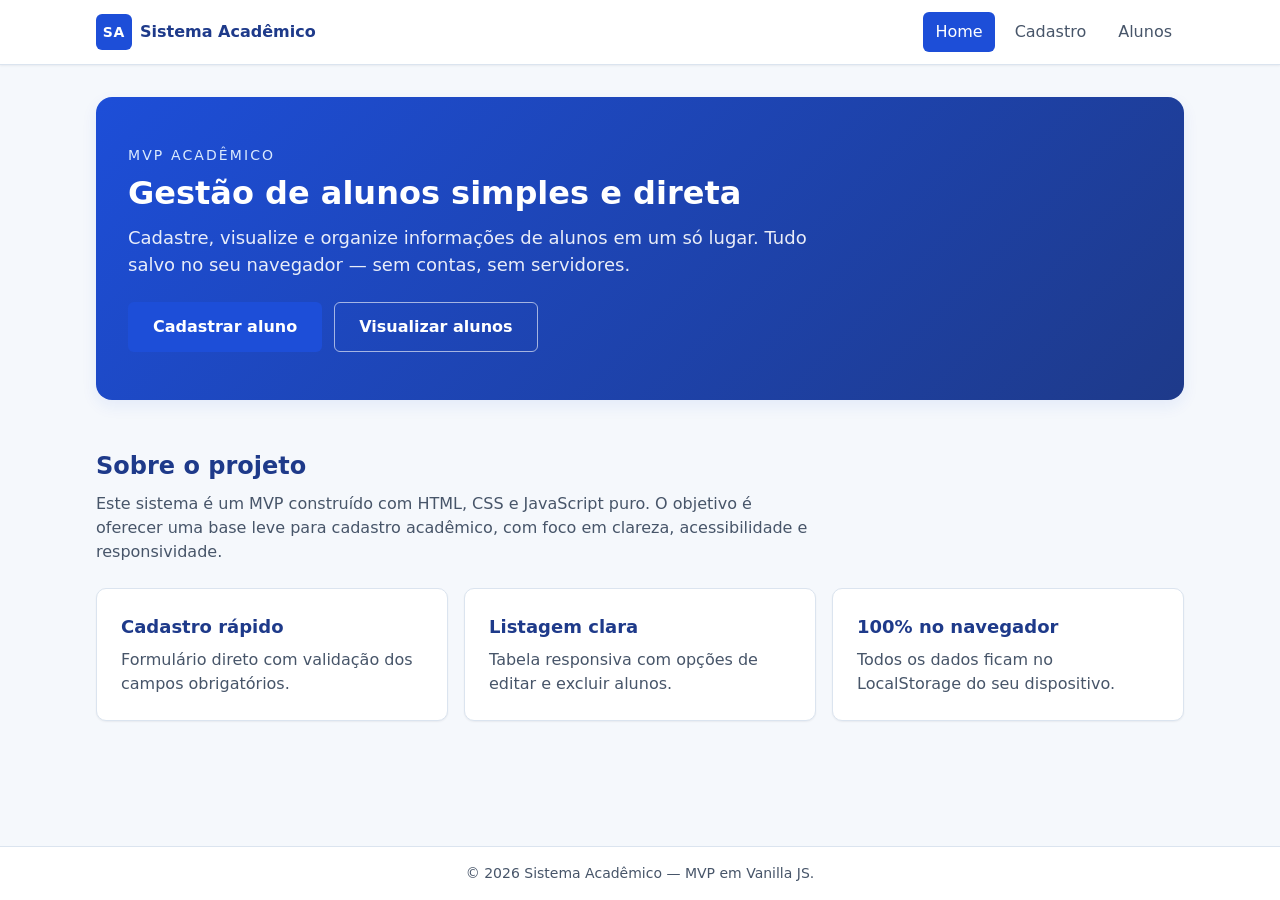
==== index.html @ f439ec3a "first commit" ====
<!DOCTYPE html>
<html lang="pt-BR">
<head>
  <meta charset="UTF-8" />
  <meta name="viewport" content="width=device-width, initial-scale=1.0" />
  <title>Sistema Acadêmico — Início</title>
  <meta name="description" content="Sistema simples para cadastro e gestão de alunos." />
  <link rel="stylesheet" href="assets/css/reset.css" />
  <link rel="stylesheet" href="assets/css/variables.css" />
  <link rel="stylesheet" href="assets/css/global.css" />
  <link rel="stylesheet" href="assets/css/components.css" />
  <link rel="stylesheet" href="assets/css/home.css" />
  <link rel="stylesheet" href="assets/css/responsive.css" />
</head>
<body>
  <header class="header">
    <div class="header__inner">
      <a href="index.html" class="header__logo" aria-label="Página inicial">
        <span class="header__logo-mark">SA</span>
        <span class="header__logo-text">Sistema Acadêmico</span>
      </a>
      <nav class="header__menu" aria-label="Navegação principal">
        <a class="header__link header__link--active" href="index.html">Home</a>
        <a class="header__link" href="cadastro.html">Cadastro</a>
        <a class="header__link" href="listagem.html">Alunos</a>
      </nav>
    </div>
  </header>

  <main class="main">
    <section class="hero" aria-labelledby="hero-title">
      <div class="hero__content">
        <p class="hero__eyebrow">MVP acadêmico</p>
        <h1 class="hero__title" id="hero-title">Gestão de alunos simples e direta</h1>
        <p class="hero__text">
          Cadastre, visualize e organize informações de alunos em um só lugar.
          Tudo salvo no seu navegador — sem contas, sem servidores.
        </p>
        <div class="hero__actions">
          <a class="button button--primary" href="cadastro.html">Cadastrar aluno</a>
          <a class="button button--secondary" href="listagem.html">Visualizar alunos</a>
        </div>
      </div>
    </section>

    <section class="features" aria-labelledby="features-title">
      <h2 class="features__title" id="features-title">Sobre o projeto</h2>
      <p class="features__lead">
        Este sistema é um MVP construído com HTML, CSS e JavaScript puro.
        O objetivo é oferecer uma base leve para cadastro acadêmico, com foco
        em clareza, acessibilidade e responsividade.
      </p>
      <div class="features__grid">
        <article class="card">
          <h3 class="card__title">Cadastro rápido</h3>
          <p class="card__text">Formulário direto com validação dos campos obrigatórios.</p>
        </article>
        <article class="card">
          <h3 class="card__title">Listagem clara</h3>
          <p class="card__text">Tabela responsiva com opções de editar e excluir alunos.</p>
        </article>
        <article class="card">
          <h3 class="card__title">100% no navegador</h3>
          <p class="card__text">Todos os dados ficam no LocalStorage do seu dispositivo.</p>
        </article>
      </div>
    </section>
  </main>

  <footer class="footer">
    <div class="footer__inner">
      <p class="footer__text">© <span id="year"></span> Sistema Acadêmico — MVP em Vanilla JS.</p>
    </div>
  </footer>

  <script src="assets/js/utils.js"></script>
  <script src="assets/js/storage.js"></script>
  <script src="assets/js/main.js"></script>
</body>
</html>
---- assets/css/variables.css ----
:root {
  /* Palette — tons de azul e branco */
  --color-primary: #1d4ed8;
  --color-primary-dark: #1e3a8a;
  --color-primary-light: #3b82f6;
  --color-primary-soft: #dbeafe;
  --color-accent: #0ea5e9;

  --color-white: #ffffff;
  --color-bg: #f5f8fc;
  --color-surface: #ffffff;
  --color-border: #dbe4ef;

  --color-text: #0f172a;
  --color-text-muted: #475569;
  --color-text-inverse: #ffffff;

  --color-success: #16a34a;
  --color-success-bg: #dcfce7;
  --color-danger: #dc2626;
  --color-danger-bg: #fee2e2;
  --color-warning: #b45309;
  --color-warning-bg: #fef3c7;

  /* Typography */
  --font-base: system-ui, -apple-system, "Segoe UI", Roboto, "Helvetica Neue",
    Arial, sans-serif;
  --font-size-sm: 0.875rem;
  --font-size-md: 1rem;
  --font-size-lg: 1.125rem;
  --font-size-xl: 1.5rem;
  --font-size-2xl: 2rem;

  /* Layout */
  --radius-sm: 6px;
  --radius-md: 10px;
  --radius-lg: 16px;

  --shadow-sm: 0 1px 2px rgba(15, 23, 42, 0.06);
  --shadow-md: 0 6px 16px rgba(29, 78, 216, 0.08);

  --space-1: 0.25rem;
  --space-2: 0.5rem;
  --space-3: 0.75rem;
  --space-4: 1rem;
  --space-5: 1.5rem;
  --space-6: 2rem;
  --space-8: 3rem;

  --container-max: 1120px;
  --header-height: 64px;
}
---- assets/css/global.css ----
html {
  font-family: var(--font-base);
  color: var(--color-text);
  background-color: var(--color-bg);
}

body {
  display: flex;
  flex-direction: column;
  min-height: 100vh;
  font-size: var(--font-size-md);
}

.main {
  flex: 1;
  width: 100%;
  max-width: var(--container-max);
  margin: 0 auto;
  padding: var(--space-6) var(--space-4);
}

:focus-visible {
  outline: 3px solid var(--color-primary-light);
  outline-offset: 2px;
  border-radius: var(--radius-sm);
}

.page {
  background-color: var(--color-surface);
  border: 1px solid var(--color-border);
  border-radius: var(--radius-lg);
  padding: var(--space-6);
  box-shadow: var(--shadow-sm);
}

.page__header {
  margin-bottom: var(--space-5);
}

.page__header--row {
  display: flex;
  flex-wrap: wrap;
  gap: var(--space-4);
  align-items: center;
  justify-content: space-between;
}

.page__title {
  font-size: var(--font-size-xl);
  color: var(--color-primary-dark);
}

.page__subtitle {
  color: var(--color-text-muted);
  margin-top: var(--space-1);
}
---- assets/css/components.css ----
/* Header */
.header {
  background-color: var(--color-white);
  border-bottom: 1px solid var(--color-border);
  box-shadow: var(--shadow-sm);
}

.header__inner {
  max-width: var(--container-max);
  margin: 0 auto;
  padding: 0 var(--space-4);
  height: var(--header-height);
  display: flex;
  align-items: center;
  justify-content: space-between;
  gap: var(--space-4);
}

.header__logo {
  display: flex;
  align-items: center;
  gap: var(--space-2);
  font-weight: 700;
  color: var(--color-primary-dark);
}

.header__logo-mark {
  display: inline-flex;
  align-items: center;
  justify-content: center;
  width: 36px;
  height: 36px;
  border-radius: var(--radius-sm);
  background-color: var(--color-primary);
  color: var(--color-text-inverse);
  font-size: var(--font-size-sm);
  letter-spacing: 0.05em;
}

.header__menu {
  display: flex;
  gap: var(--space-2);
  flex-wrap: wrap;
}

.header__link {
  padding: var(--space-2) var(--space-3);
  border-radius: var(--radius-sm);
  color: var(--color-text-muted);
  font-weight: 500;
  transition: background-color 0.15s ease, color 0.15s ease;
}

.header__link:hover {
  background-color: var(--color-primary-soft);
  color: var(--color-primary-dark);
}

.header__link--active {
  background-color: var(--color-primary);
  color: var(--color-text-inverse);
}

.header__link--active:hover {
  background-color: var(--color-primary-dark);
  color: var(--color-text-inverse);
}

/* Footer */
.footer {
  background-color: var(--color-white);
  border-top: 1px solid var(--color-border);
  margin-top: auto;
}

.footer__inner {
  max-width: var(--container-max);
  margin: 0 auto;
  padding: var(--space-4);
  text-align: center;
  color: var(--color-text-muted);
  font-size: var(--font-size-sm);
}

/* Buttons */
.button {
  display: inline-flex;
  align-items: center;
  justify-content: center;
  gap: var(--space-2);
  padding: var(--space-3) var(--space-5);
  border-radius: var(--radius-sm);
  font-weight: 600;
  font-size: var(--font-size-md);
  border: 1px solid transparent;
  transition: background-color 0.15s ease, color 0.15s ease,
    border-color 0.15s ease, transform 0.05s ease;
}

.button:active {
  transform: translateY(1px);
}

.button--primary {
  background-color: var(--color-primary);
  color: var(--color-text-inverse);
}
.button--primary:hover {
  background-color: var(--color-primary-dark);
}

.button--secondary {
  background-color: var(--color-white);
  color: var(--color-primary-dark);
  border-color: var(--color-primary);
}
.button--secondary:hover {
  background-color: var(--color-primary-soft);
}

.button--danger {
  background-color: var(--color-danger);
  color: var(--color-text-inverse);
}
.button--danger:hover {
  background-color: #b91c1c;
}

.button--sm {
  padding: var(--space-2) var(--space-3);
  font-size: var(--font-size-sm);
}

/* Cards */
.card {
  background-color: var(--color-surface);
  border: 1px solid var(--color-border);
  border-radius: var(--radius-md);
  padding: var(--space-5);
  box-shadow: var(--shadow-sm);
}

.card__title {
  color: var(--color-primary-dark);
  font-size: var(--font-size-lg);
  margin-bottom: var(--space-2);
}

.card__text {
  color: var(--color-text-muted);
}

/* Forms */
.form {
  display: grid;
  gap: var(--space-4);
}

.form__group {
  display: flex;
  flex-direction: column;
  gap: var(--space-1);
}

.form__label {
  font-weight: 600;
  color: var(--color-text);
  font-size: var(--font-size-sm);
}

.form__input {
  width: 100%;
  padding: var(--space-3);
  border: 1px solid var(--color-border);
  border-radius: var(--radius-sm);
  background-color: var(--color-white);
  transition: border-color 0.15s ease, box-shadow 0.15s ease;
}

.form__input:focus {
  outline: none;
  border-color: var(--color-primary);
  box-shadow: 0 0 0 3px var(--color-primary-soft);
}

.form__input--error {
  border-color: var(--color-danger);
}

.form__error {
  color: var(--color-danger);
  font-size: var(--font-size-sm);
  min-height: 1.25rem;
}

.form__actions {
  display: flex;
  flex-wrap: wrap;
  gap: var(--space-3);
  margin-top: var(--space-2);
}

/* Alerts */
.alert {
  padding: var(--space-3) var(--space-4);
  border-radius: var(--radius-sm);
  margin-bottom: var(--space-4);
  border: 1px solid transparent;
  font-weight: 500;
}

.alert--success {
  background-color: var(--color-success-bg);
  color: var(--color-success);
  border-color: var(--color-success);
}

.alert--danger {
  background-color: var(--color-danger-bg);
  color: var(--color-danger);
  border-color: var(--color-danger);
}

.alert--info {
  background-color: var(--color-primary-soft);
  color: var(--color-primary-dark);
  border-color: var(--color-primary-light);
}

.alert--hidden {
  display: none;
}

/* Table */
.table-wrapper {
  overflow-x: auto;
  border: 1px solid var(--color-border);
  border-radius: var(--radius-md);
}

.table {
  min-width: 720px;
}

.table__head {
  background-color: var(--color-primary-soft);
}

.table__row {
  border-bottom: 1px solid var(--color-border);
}

.table__body .table__row:last-child {
  border-bottom: none;
}

.table__body .table__row:hover {
  background-color: rgba(59, 130, 246, 0.04);
}

.table__cell {
  padding: var(--space-3) var(--space-4);
  text-align: left;
  vertical-align: middle;
  color: var(--color-text);
}

.table__cell--head {
  font-weight: 700;
  color: var(--color-primary-dark);
  font-size: var(--font-size-sm);
  text-transform: uppercase;
  letter-spacing: 0.03em;
}

.table__cell--actions {
  text-align: right;
  white-space: nowrap;
}

.table__actions {
  display: inline-flex;
  gap: var(--space-2);
}

.empty {
  margin-top: var(--space-5);
  padding: var(--space-6);
  text-align: center;
  color: var(--color-text-muted);
  background-color: var(--color-primary-soft);
  border-radius: var(--radius-md);
}

.empty--hidden {
  display: none;
}

/* Modal */
.modal {
  border: none;
  border-radius: var(--radius-lg);
  padding: var(--space-6);
  max-width: 520px;
  width: calc(100% - var(--space-4) * 2);
  box-shadow: var(--shadow-md);
}

.modal::backdrop {
  background-color: rgba(15, 23, 42, 0.5);
}

.modal__title {
  color: var(--color-primary-dark);
  margin-bottom: var(--space-4);
  font-size: var(--font-size-lg);
}
---- assets/css/home.css ----
.hero {
  background: linear-gradient(135deg, var(--color-primary) 0%, var(--color-primary-dark) 100%);
  color: var(--color-text-inverse);
  border-radius: var(--radius-lg);
  padding: var(--space-8) var(--space-6);
  box-shadow: var(--shadow-md);
}

.hero__content {
  max-width: 720px;
}

.hero__eyebrow {
  text-transform: uppercase;
  font-size: var(--font-size-sm);
  letter-spacing: 0.15em;
  color: var(--color-primary-soft);
  margin-bottom: var(--space-2);
}

.hero__title {
  font-size: var(--font-size-2xl);
  line-height: 1.2;
  margin-bottom: var(--space-3);
}

.hero__text {
  font-size: var(--font-size-lg);
  color: rgba(255, 255, 255, 0.9);
  margin-bottom: var(--space-5);
}

.hero__actions {
  display: flex;
  gap: var(--space-3);
  flex-wrap: wrap;
}

.hero .button--secondary {
  background-color: transparent;
  color: var(--color-text-inverse);
  border-color: rgba(255, 255, 255, 0.6);
}

.hero .button--secondary:hover {
  background-color: rgba(255, 255, 255, 0.1);
}

.features {
  margin-top: var(--space-8);
}

.features__title {
  font-size: var(--font-size-xl);
  color: var(--color-primary-dark);
  margin-bottom: var(--space-2);
}

.features__lead {
  color: var(--color-text-muted);
  max-width: 720px;
  margin-bottom: var(--space-5);
}

.features__grid {
  display: grid;
  gap: var(--space-4);
  grid-template-columns: 1fr;
}

@media (min-width: 720px) {
  .features__grid {
    grid-template-columns: repeat(3, 1fr);
  }
}
---- assets/css/responsive.css ----
@media (max-width: 640px) {
  .header__inner {
    flex-direction: column;
    height: auto;
    padding: var(--space-3) var(--space-4);
    gap: var(--space-2);
  }

  .header__menu {
    justify-content: center;
    width: 100%;
  }

  .main {
    padding: var(--space-4) var(--space-3);
  }

  .page {
    padding: var(--space-4);
  }

  .hero {
    padding: var(--space-6) var(--space-4);
  }

  .hero__title {
    font-size: 1.6rem;
  }

  .hero__text {
    font-size: var(--font-size-md);
  }

  .page__header--row {
    flex-direction: column;
    align-items: flex-start;
  }

  .form__actions .button,
  .hero__actions .button {
    flex: 1;
  }
}
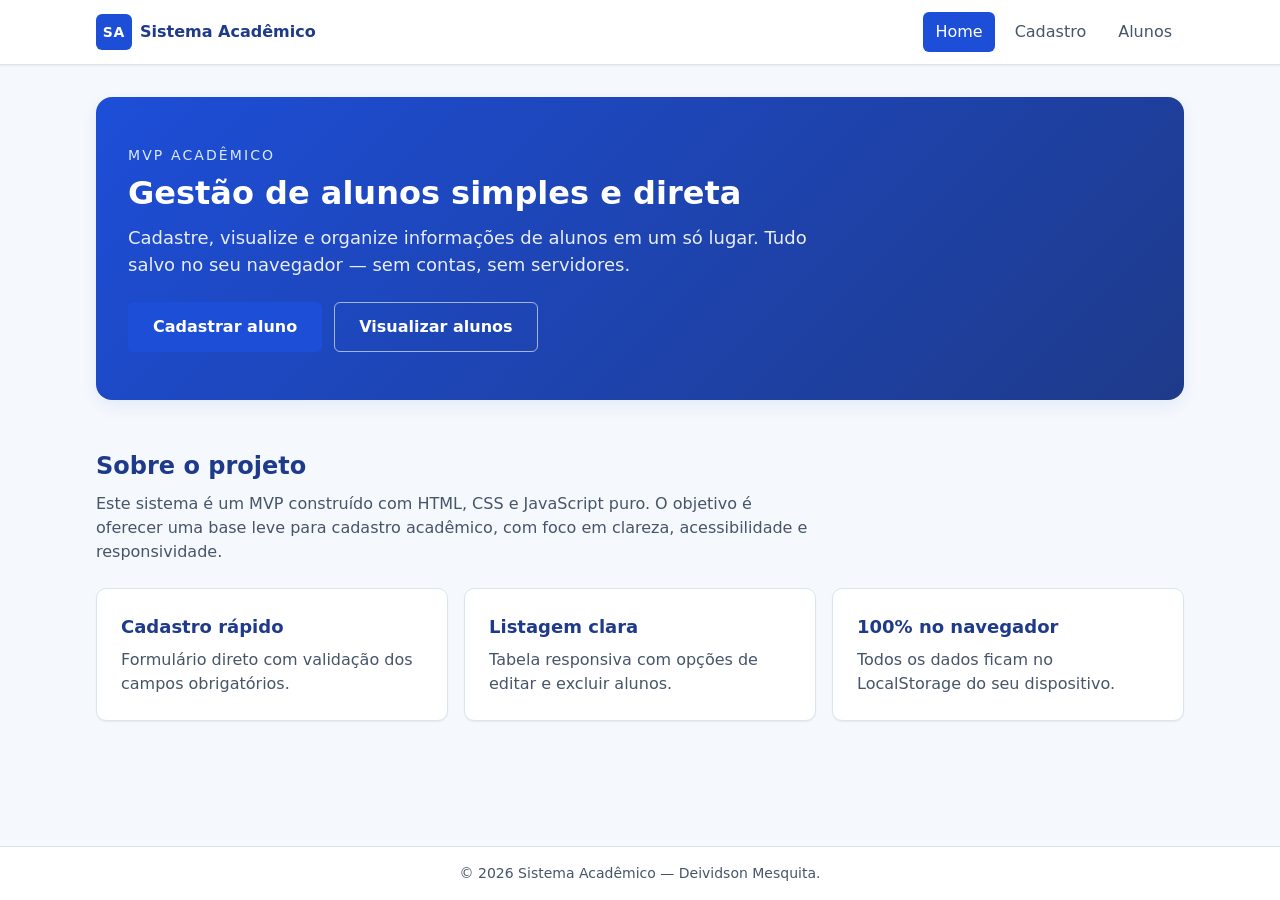
==== commit 200873e8: "Finalizado 12/07" ====
--- a/index.html
+++ b/index.html
@@ -69,7 +69,7 @@
 
   <footer class="footer">
     <div class="footer__inner">
-      <p class="footer__text">© <span id="year"></span> Sistema Acadêmico — MVP em Vanilla JS.</p>
+      <p class="footer__text">© <span id="year"></span> Sistema Acadêmico — Deividson Mesquita.</p>
     </div>
   </footer>
 
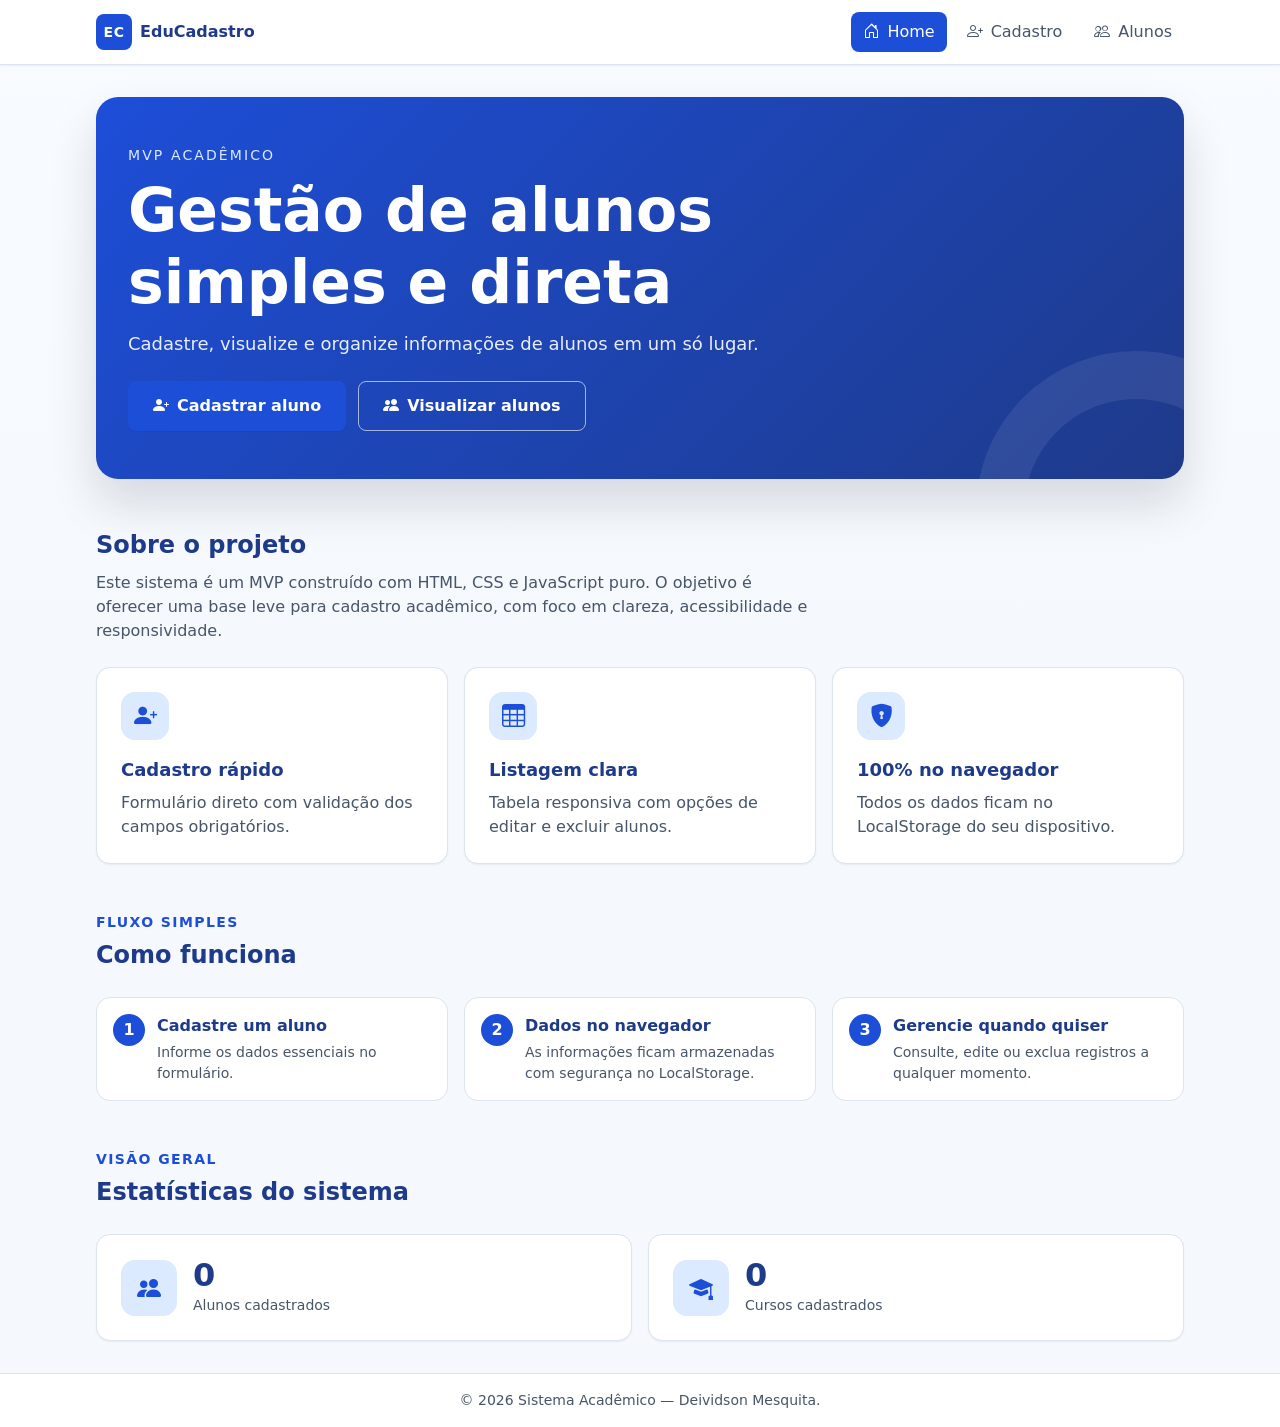
==== commit a96afa52: "FEAT: visualizar cadastro no inicio, modais de edeitar/excluir, barra de pesquisa e filtro por tipo " ====
--- a/index.html
+++ b/index.html
@@ -1,80 +1,178 @@
-<!DOCTYPE html>
+<!doctype html>
 <html lang="pt-BR">
-<head>
-  <meta charset="UTF-8" />
-  <meta name="viewport" content="width=device-width, initial-scale=1.0" />
-  <title>Sistema Acadêmico — Início</title>
-  <meta name="description" content="Sistema simples para cadastro e gestão de alunos." />
-  <link rel="stylesheet" href="assets/css/reset.css" />
-  <link rel="stylesheet" href="assets/css/variables.css" />
-  <link rel="stylesheet" href="assets/css/global.css" />
-  <link rel="stylesheet" href="assets/css/components.css" />
-  <link rel="stylesheet" href="assets/css/home.css" />
-  <link rel="stylesheet" href="assets/css/responsive.css" />
-</head>
-<body>
-  <header class="header">
-    <div class="header__inner">
-      <a href="index.html" class="header__logo" aria-label="Página inicial">
-        <span class="header__logo-mark">SA</span>
-        <span class="header__logo-text">Sistema Acadêmico</span>
-      </a>
-      <nav class="header__menu" aria-label="Navegação principal">
-        <a class="header__link header__link--active" href="index.html">Home</a>
-        <a class="header__link" href="cadastro.html">Cadastro</a>
-        <a class="header__link" href="listagem.html">Alunos</a>
-      </nav>
-    </div>
-  </header>
+  <head>
+    <meta charset="UTF-8" />
+    <meta name="viewport" content="width=device-width, initial-scale=1.0" />
+    <title>EduCadastro — Início</title>
+    <meta
+      name="description"
+      content="Sistema simples para cadastro e gestão de alunos."
+    />
+    <link
+      rel="stylesheet"
+      href="https://cdn.jsdelivr.net/npm/bootstrap-icons@1.11.3/font/bootstrap-icons.min.css"
+    />
+    <link rel="stylesheet" href="assets/css/reset.css" />
+    <link rel="stylesheet" href="assets/css/variables.css" />
+    <link rel="stylesheet" href="assets/css/global.css" />
+    <link rel="stylesheet" href="assets/css/components.css" />
+    <link rel="stylesheet" href="assets/css/home.css" />
+    <link rel="stylesheet" href="assets/css/responsive.css" />
+  </head>
+  <body>
+    <header class="header">
+      <div class="header__inner">
+        <a href="index.html" class="header__logo" aria-label="Página inicial">
+          <span class="header__logo-mark">EC</span>
+          <span class="header__logo-text">EduCadastro</span>
+        </a>
+        <nav class="header__menu" aria-label="Navegação principal">
+          <a class="header__link header__link--active" href="index.html"
+            ><i class="bi bi-house-door" aria-hidden="true"></i> Home</a
+          >
+          <a class="header__link" href="cadastro.html"
+            ><i class="bi bi-person-plus" aria-hidden="true"></i> Cadastro</a
+          >
+          <a class="header__link" href="listagem.html"
+            ><i class="bi bi-people" aria-hidden="true"></i> Alunos</a
+          >
+        </nav>
+      </div>
+    </header>
 
-  <main class="main">
-    <section class="hero" aria-labelledby="hero-title">
-      <div class="hero__content">
-        <p class="hero__eyebrow">MVP acadêmico</p>
-        <h1 class="hero__title" id="hero-title">Gestão de alunos simples e direta</h1>
-        <p class="hero__text">
-          Cadastre, visualize e organize informações de alunos em um só lugar.
-          Tudo salvo no seu navegador — sem contas, sem servidores.
+    <main class="main">
+      <section class="hero" aria-labelledby="hero-title">
+        <div class="hero__content">
+          <p class="hero__eyebrow">MVP acadêmico</p>
+          <h1 class="hero__title" id="hero-title">
+            Gestão de alunos simples e direta
+          </h1>
+          <p class="hero__text">
+            Cadastre, visualize e organize informações de alunos em um só lugar.
+          </p>
+          <div class="hero__actions">
+            <a class="button button--primary" href="cadastro.html"
+              ><i class="bi bi-person-plus-fill" aria-hidden="true"></i>
+              Cadastrar aluno</a
+            >
+            <a class="button button--secondary" href="listagem.html"
+              ><i class="bi bi-people-fill" aria-hidden="true"></i> Visualizar
+              alunos</a
+            >
+          </div>
+        </div>
+      </section>
+
+      <section class="features" aria-labelledby="features-title">
+        <h2 class="features__title" id="features-title">Sobre o projeto</h2>
+        <p class="features__lead">
+          Este sistema é um MVP construído com HTML, CSS e JavaScript puro. O
+          objetivo é oferecer uma base leve para cadastro acadêmico, com foco em
+          clareza, acessibilidade e responsividade.
         </p>
-        <div class="hero__actions">
-          <a class="button button--primary" href="cadastro.html">Cadastrar aluno</a>
-          <a class="button button--secondary" href="listagem.html">Visualizar alunos</a>
+        <div class="features__grid">
+          <article class="card">
+            <i class="card__icon bi bi-person-plus-fill" aria-hidden="true"></i>
+            <h3 class="card__title">Cadastro rápido</h3>
+            <p class="card__text">
+              Formulário direto com validação dos campos obrigatórios.
+            </p>
+          </article>
+          <article class="card">
+            <i class="card__icon bi bi-table" aria-hidden="true"></i>
+            <h3 class="card__title">Listagem clara</h3>
+            <p class="card__text">
+              Tabela responsiva com opções de editar e excluir alunos.
+            </p>
+          </article>
+          <article class="card">
+            <i class="card__icon bi bi-shield-lock-fill" aria-hidden="true"></i>
+            <h3 class="card__title">100% no navegador</h3>
+            <p class="card__text">
+              Todos os dados ficam no LocalStorage do seu dispositivo.
+            </p>
+          </article>
         </div>
+      </section>
+
+      <section
+        class="section how-it-works"
+        aria-labelledby="how-it-works-title"
+      >
+        <div class="section__heading">
+          <p class="section__eyebrow">Fluxo simples</p>
+          <h2 class="section__title" id="how-it-works-title">Como funciona</h2>
+        </div>
+        <ol class="steps">
+          <li class="steps__item">
+            <span class="steps__number">1</span>
+            <div>
+              <h3 class="steps__title">Cadastre um aluno</h3>
+              <p class="steps__text">
+                Informe os dados essenciais no formulário.
+              </p>
+            </div>
+          </li>
+          <li class="steps__item">
+            <span class="steps__number">2</span>
+            <div>
+              <h3 class="steps__title">Dados no navegador</h3>
+              <p class="steps__text">
+                As informações ficam armazenadas com segurança no LocalStorage.
+              </p>
+            </div>
+          </li>
+          <li class="steps__item">
+            <span class="steps__number">3</span>
+            <div>
+              <h3 class="steps__title">Gerencie quando quiser</h3>
+              <p class="steps__text">
+                Consulte, edite ou exclua registros a qualquer momento.
+              </p>
+            </div>
+          </li>
+        </ol>
+      </section>
+
+      <section class="section stats" aria-labelledby="stats-title">
+        <div class="section__heading">
+          <p class="section__eyebrow">Visão geral</p>
+          <h2 class="section__title" id="stats-title">
+            Estatísticas do sistema
+          </h2>
+        </div>
+        <div class="stats__grid">
+          <article class="stat-card">
+            <i class="stat-card__icon bi bi-people-fill" aria-hidden="true"></i>
+            <div>
+              <strong class="stat-card__number" id="total-students">0</strong
+              ><span class="stat-card__label">Alunos cadastrados</span>
+            </div>
+          </article>
+          <article class="stat-card">
+            <i
+              class="stat-card__icon bi bi-mortarboard-fill"
+              aria-hidden="true"
+            ></i>
+            <div>
+              <strong class="stat-card__number" id="total-courses">0</strong
+              ><span class="stat-card__label">Cursos cadastrados</span>
+            </div>
+          </article>
+        </div>
+      </section>
+    </main>
+
+    <footer class="footer">
+      <div class="footer__inner">
+        <p class="footer__text">
+          © <span id="year"></span> Sistema Acadêmico — Deividson Mesquita.
+        </p>
       </div>
-    </section>
+    </footer>
 
-    <section class="features" aria-labelledby="features-title">
-      <h2 class="features__title" id="features-title">Sobre o projeto</h2>
-      <p class="features__lead">
-        Este sistema é um MVP construído com HTML, CSS e JavaScript puro.
-        O objetivo é oferecer uma base leve para cadastro acadêmico, com foco
-        em clareza, acessibilidade e responsividade.
-      </p>
-      <div class="features__grid">
-        <article class="card">
-          <h3 class="card__title">Cadastro rápido</h3>
-          <p class="card__text">Formulário direto com validação dos campos obrigatórios.</p>
-        </article>
-        <article class="card">
-          <h3 class="card__title">Listagem clara</h3>
-          <p class="card__text">Tabela responsiva com opções de editar e excluir alunos.</p>
-        </article>
-        <article class="card">
-          <h3 class="card__title">100% no navegador</h3>
-          <p class="card__text">Todos os dados ficam no LocalStorage do seu dispositivo.</p>
-        </article>
-      </div>
-    </section>
-  </main>
-
-  <footer class="footer">
-    <div class="footer__inner">
-      <p class="footer__text">© <span id="year"></span> Sistema Acadêmico — Deividson Mesquita.</p>
-    </div>
-  </footer>
-
-  <script src="assets/js/utils.js"></script>
-  <script src="assets/js/storage.js"></script>
-  <script src="assets/js/main.js"></script>
-</body>
+    <script src="assets/js/utils.js"></script>
+    <script src="assets/js/storage.js"></script>
+    <script src="assets/js/main.js"></script>
+  </body>
 </html>
--- a/assets/css/variables.css
+++ b/assets/css/variables.css
@@ -32,12 +32,13 @@
   --font-size-2xl: 2rem;
 
   /* Layout */
-  --radius-sm: 6px;
-  --radius-md: 10px;
-  --radius-lg: 16px;
+  --radius-sm: 8px;
+  --radius-md: 14px;
+  --radius-lg: 22px;
 
   --shadow-sm: 0 1px 2px rgba(15, 23, 42, 0.06);
-  --shadow-md: 0 6px 16px rgba(29, 78, 216, 0.08);
+  --shadow-md: 0 14px 32px rgba(15, 23, 42, 0.10);
+  --shadow-lg: 0 24px 48px rgba(15, 23, 42, 0.14);
 
   --space-1: 0.25rem;
   --space-2: 0.5rem;
--- a/assets/css/global.css
+++ b/assets/css/global.css
@@ -9,6 +9,7 @@
   flex-direction: column;
   min-height: 100vh;
   font-size: var(--font-size-md);
+  background: linear-gradient(180deg, #f8fbff 0%, var(--color-bg) 42rem);
 }
 
 .main {
@@ -30,7 +31,7 @@
   border: 1px solid var(--color-border);
   border-radius: var(--radius-lg);
   padding: var(--space-6);
-  box-shadow: var(--shadow-sm);
+  box-shadow: var(--shadow-md);
 }
 
 .page__header {
@@ -46,7 +47,7 @@
 }
 
 .page__title {
-  font-size: var(--font-size-xl);
+  font-size: clamp(1.65rem, 3vw, 2.15rem);
   color: var(--color-primary-dark);
 }
 
--- a/assets/css/components.css
+++ b/assets/css/components.css
@@ -44,16 +44,20 @@
 }
 
 .header__link {
+  display: inline-flex;
+  align-items: center;
+  gap: var(--space-2);
   padding: var(--space-2) var(--space-3);
   border-radius: var(--radius-sm);
   color: var(--color-text-muted);
   font-weight: 500;
-  transition: background-color 0.15s ease, color 0.15s ease;
+  transition: background-color 0.2s ease, color 0.2s ease, transform 0.2s ease;
 }
 
 .header__link:hover {
   background-color: var(--color-primary-soft);
   color: var(--color-primary-dark);
+  transform: translateY(-1px);
 }
 
 .header__link--active {
@@ -93,13 +97,15 @@
   font-weight: 600;
   font-size: var(--font-size-md);
   border: 1px solid transparent;
-  transition: background-color 0.15s ease, color 0.15s ease,
-    border-color 0.15s ease, transform 0.05s ease;
+  box-shadow: var(--shadow-sm);
+  transition: background-color 0.2s ease, color 0.2s ease, border-color 0.2s ease, transform 0.2s ease, box-shadow 0.2s ease;
 }
 
 .button:active {
   transform: translateY(1px);
 }
+.button:hover { transform: translateY(-2px); box-shadow: var(--shadow-md); }
+.button:disabled { cursor: not-allowed; opacity: 0.55; transform: none; box-shadow: none; }
 
 .button--primary {
   background-color: var(--color-primary);
@@ -138,7 +144,10 @@
   border-radius: var(--radius-md);
   padding: var(--space-5);
   box-shadow: var(--shadow-sm);
-}
+  transition: transform 0.2s ease, box-shadow 0.2s ease, border-color 0.2s ease;
+}
+.card:hover { transform: translateY(-4px); border-color: var(--color-primary-light); box-shadow: var(--shadow-md); }
+.card__icon { display: inline-grid; place-items: center; width: 3rem; height: 3rem; margin-bottom: var(--space-4); border-radius: var(--radius-md); color: var(--color-primary); background: var(--color-primary-soft); font-size: 1.45rem; }
 
 .card__title {
   color: var(--color-primary-dark);
@@ -186,6 +195,7 @@
 .form__input--error {
   border-color: var(--color-danger);
 }
+.form__input--valid { border-color: var(--color-success); }
 
 .form__error {
   color: var(--color-danger);
@@ -298,20 +308,53 @@
 
 /* Modal */
 .modal {
+  position: fixed;
+  inset: 0;
+  display: none;
+  align-items: center;
+  justify-content: center;
+  width: 100%;
+  max-width: none;
+  min-height: 100dvh;
+  margin: 0;
   border: none;
-  border-radius: var(--radius-lg);
-  padding: var(--space-6);
-  max-width: 520px;
-  width: calc(100% - var(--space-4) * 2);
-  box-shadow: var(--shadow-md);
+  padding: var(--space-4);
+  background: transparent;
+}
+
+.modal[open] {
+  display: flex;
 }
 
 .modal::backdrop {
   background-color: rgba(15, 23, 42, 0.5);
 }
 
+.modal > .form {
+  width: min(100%, 520px);
+  max-height: calc(100dvh - (var(--space-4) * 2));
+  overflow-y: auto;
+  padding: var(--space-6);
+  border-radius: var(--radius-lg);
+  background-color: var(--color-surface);
+  box-shadow: var(--shadow-lg);
+  animation: modal-enter 0.22s ease-out both;
+}
+
+@keyframes modal-enter {
+  from { opacity: 0; transform: scale(0.96); }
+  to { opacity: 1; transform: scale(1); }
+}
+
 .modal__title {
   color: var(--color-primary-dark);
   margin-bottom: var(--space-4);
   font-size: var(--font-size-lg);
 }
+.toast-container { position: fixed; z-index: 20; right: var(--space-4); bottom: var(--space-4); display: grid; gap: var(--space-2); width: min(25rem, calc(100vw - 2rem)); }
+.toast { display: flex; align-items: center; gap: var(--space-3); padding: var(--space-3) var(--space-4); border: 1px solid; border-radius: var(--radius-md); box-shadow: var(--shadow-lg); background: var(--color-white); animation: toast-in 0.24s ease-out; }
+.toast--success { color: var(--color-success); border-color: #86efac; }.toast--danger { color: var(--color-danger); border-color: #fca5a5; }.toast--info { color: var(--color-primary); border-color: #93c5fd; }
+.toast__message { flex: 1; color: var(--color-text); font-weight: 600; }.toast__close { padding: var(--space-1); color: var(--color-text-muted); }.toast--leaving { opacity: 0; transform: translateX(1rem); transition: opacity 0.18s, transform 0.18s; }@keyframes toast-in { from { opacity: 0; transform: translateX(1rem); } to { opacity: 1; transform: translateX(0); } }
+.empty__icon { margin: 0 auto var(--space-3); color: var(--color-primary); font-size: 3rem; }.empty__title { color: var(--color-primary-dark); font-size: var(--font-size-lg); }.empty__text { margin: var(--space-2) 0 var(--space-4); }
+.modal__text { color: var(--color-text-muted); }.modal--confirm { text-align: center; }.modal__icon { display: grid; place-items: center; width: 3.5rem; height: 3.5rem; margin: 0 auto var(--space-4); color: var(--color-danger); background: var(--color-danger-bg); border-radius: 50%; font-size: 1.4rem; }.modal__actions { justify-content: center; }
+.input-with-icon { position: relative; }.input-with-icon > i { position: absolute; z-index: 1; top: 50%; left: var(--space-3); transform: translateY(-50%); color: var(--color-text-muted); }.input-with-icon .form__input { padding-left: 2.6rem; }
--- a/assets/css/home.css
+++ b/assets/css/home.css
@@ -3,11 +3,16 @@
   color: var(--color-text-inverse);
   border-radius: var(--radius-lg);
   padding: var(--space-8) var(--space-6);
-  box-shadow: var(--shadow-md);
+  box-shadow: var(--shadow-lg);
+  overflow: hidden;
+  position: relative;
 }
+.hero::after { content: ""; position: absolute; width: 20rem; height: 20rem; right: -7rem; bottom: -12rem; border: 3rem solid rgba(255, 255, 255, 0.08); border-radius: 50%; }
 
 .hero__content {
   max-width: 720px;
+  position: relative;
+  z-index: 1;
 }
 
 .hero__eyebrow {
@@ -19,7 +24,7 @@
 }
 
 .hero__title {
-  font-size: var(--font-size-2xl);
+  font-size: clamp(2.25rem, 5vw, 3.75rem);
   line-height: 1.2;
   margin-bottom: var(--space-3);
 }
@@ -73,3 +78,14 @@
     grid-template-columns: repeat(3, 1fr);
   }
 }
+
+.how-it-works, .stats { margin-top: var(--space-8); }
+.section__eyebrow { color: var(--color-primary); font-size: var(--font-size-sm); font-weight: 800; letter-spacing: .1em; text-transform: uppercase; }
+.section__title { margin-top: var(--space-1); color: var(--color-primary-dark); font-size: var(--font-size-xl); }
+.steps { display: grid; gap: var(--space-4); margin-top: var(--space-5); grid-template-columns: repeat(3, 1fr); }
+.steps__item { display: flex; gap: var(--space-3); padding: var(--space-4); background: var(--color-surface); border: 1px solid var(--color-border); border-radius: var(--radius-md); }
+.steps__number { display: grid; place-items: center; flex: 0 0 2rem; height: 2rem; border-radius: 50%; background: var(--color-primary); color: var(--color-white); font-weight: 800; }
+.steps__title { color: var(--color-primary-dark); font-size: var(--font-size-md); }.steps__text { margin-top: var(--space-1); color: var(--color-text-muted); font-size: var(--font-size-sm); }
+.stats__grid { display: grid; grid-template-columns: repeat(2, 1fr); gap: var(--space-4); margin-top: var(--space-5); }
+.stat-card { display: flex; gap: var(--space-4); align-items: center; padding: var(--space-5); color: var(--color-primary-dark); background: var(--color-surface); border: 1px solid var(--color-border); border-radius: var(--radius-md); box-shadow: var(--shadow-sm); }
+.stat-card__icon { display: grid; place-items: center; width: 3.5rem; height: 3.5rem; border-radius: var(--radius-md); background: var(--color-primary-soft); color: var(--color-primary); font-size: 1.5rem; }.stat-card__number { display: block; font-size: 2rem; line-height: 1; }.stat-card__label { display: block; margin-top: var(--space-1); color: var(--color-text-muted); font-size: var(--font-size-sm); }
--- a/assets/css/responsive.css
+++ b/assets/css/responsive.css
@@ -31,6 +31,8 @@
     font-size: var(--font-size-md);
   }
 
+  .steps, .stats__grid, .list-controls { grid-template-columns: 1fr; }
+
   .page__header--row {
     flex-direction: column;
     align-items: flex-start;
@@ -41,3 +43,10 @@
     flex: 1;
   }
 }
+
+@media (max-width: 380px) {
+  .header__logo-text { font-size: .9rem; }
+  .header__link { padding: var(--space-2); font-size: .8rem; }
+  .table__actions .button span { display: none; }
+  .table__actions .button { padding: var(--space-2); }
+}
